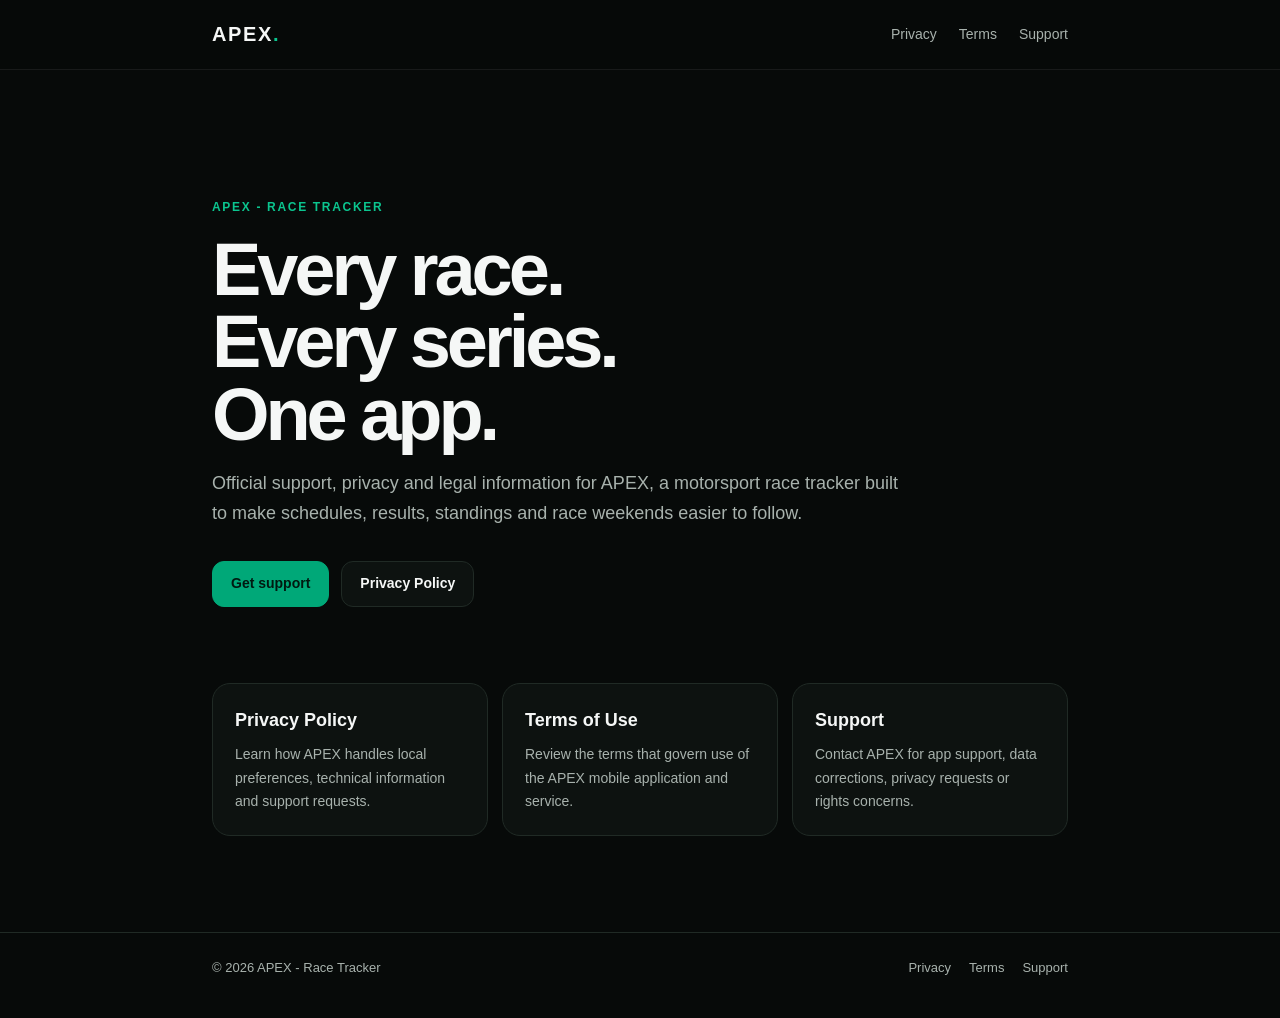
==== index.html @ bef78e33 "Add APEX support site homepage" ====
<!doctype html>
<html lang="en-CA">
<head>
  <meta charset="utf-8">
  <meta name="viewport" content="width=device-width,initial-scale=1">
  <meta name="theme-color" content="#070a09">
  <meta name="description" content="Official support and legal information for APEX - Race Tracker.">
  <title>APEX - Race Tracker</title>
  <link rel="stylesheet" href="/styles.css">
</head>
<body>
  <header class="site-header">
    <nav class="nav" aria-label="Primary">
      <a class="brand" href="/">APEX<span class="brand-dot">.</span></a>
      <div class="nav-links">
        <a href="/privacy/">Privacy</a>
        <a href="/terms/">Terms</a>
        <a href="/support/">Support</a>
      </div>
    </nav>
  </header>
  <main>
    <section class="hero">
      <div class="eyebrow">APEX - Race Tracker</div>
      <h1>Every race.<br>Every series.<br>One app.</h1>
      <p class="hero-copy">Official support, privacy and legal information for APEX, a motorsport race tracker built to make schedules, results, standings and race weekends easier to follow.</p>
      <div class="actions">
        <a class="button primary" href="/support/">Get support</a>
        <a class="button" href="/privacy/">Privacy Policy</a>
      </div>
    </section>
    <section class="grid" aria-label="APEX information">
      <a class="card" href="/privacy/">
        <h2>Privacy Policy</h2>
        <p>Learn how APEX handles local preferences, technical information and support requests.</p>
      </a>
      <a class="card" href="/terms/">
        <h2>Terms of Use</h2>
        <p>Review the terms that govern use of the APEX mobile application and service.</p>
      </a>
      <a class="card" href="/support/">
        <h2>Support</h2>
        <p>Contact APEX for app support, data corrections, privacy requests or rights concerns.</p>
      </a>
    </section>
  </main>
  <footer class="footer">
    <div class="footer-inner">
      <span>© 2026 APEX - Race Tracker</span>
      <div class="footer-links">
        <a href="/privacy/">Privacy</a>
        <a href="/terms/">Terms</a>
        <a href="/support/">Support</a>
      </div>
    </div>
  </footer>
</body>
</html>
---- styles.css ----
:root{
  --bg:#070a09;
  --panel:#0d1210;
  --panel-2:#111814;
  --text:#f5f7f6;
  --muted:#a8b2ad;
  --line:#202a25;
  --green:#00a878;
  --green-soft:#0bc58f;
  --max:900px;
}
*{box-sizing:border-box}
html{scroll-behavior:smooth}
body{
  margin:0;
  background:var(--bg);
  color:var(--text);
  font-family:Inter,ui-sans-serif,-apple-system,BlinkMacSystemFont,"Segoe UI",sans-serif;
  line-height:1.65;
}
a{color:inherit}
.site-header{
  position:sticky;top:0;z-index:10;
  border-bottom:1px solid rgba(255,255,255,.07);
  background:rgba(7,10,9,.88);
  backdrop-filter:blur(16px);
}
.nav{
  max-width:var(--max);margin:0 auto;padding:18px 22px;
  display:flex;align-items:center;justify-content:space-between;gap:20px;
}
.brand{
  text-decoration:none;font-weight:800;letter-spacing:.08em;font-size:20px;
}
.brand-dot{color:var(--green-soft)}
.nav-links{display:flex;gap:22px;font-size:14px;color:var(--muted)}
.nav-links a{text-decoration:none}
.nav-links a:hover{color:var(--text)}
main{max-width:var(--max);margin:0 auto;padding:72px 22px 96px}
.hero{padding:56px 0 28px}
.eyebrow{
  color:var(--green-soft);text-transform:uppercase;font-weight:700;
  letter-spacing:.14em;font-size:12px;margin-bottom:16px;
}
h1{
  margin:0 0 18px;font-size:clamp(42px,8vw,74px);line-height:.98;
  letter-spacing:-.055em;
}
.hero-copy{max-width:690px;color:var(--muted);font-size:18px;margin:0 0 32px}
.actions{display:flex;flex-wrap:wrap;gap:12px}
.button{
  display:inline-flex;align-items:center;justify-content:center;
  min-height:46px;padding:0 18px;border-radius:12px;text-decoration:none;
  font-weight:700;font-size:14px;border:1px solid var(--line);
  background:var(--panel);transition:.18s ease;
}
.button.primary{background:var(--green);border-color:var(--green);color:#001a11}
.button:hover{transform:translateY(-1px);border-color:#344039}
.grid{
  display:grid;grid-template-columns:repeat(3,1fr);gap:14px;margin-top:48px
}
.card{
  display:block;text-decoration:none;background:var(--panel);
  border:1px solid var(--line);border-radius:18px;padding:22px;
}
.card h2{font-size:18px;margin:0 0 8px}
.card p{font-size:14px;color:var(--muted);margin:0}
.page-title{font-size:clamp(38px,7vw,60px);margin-bottom:8px}
.updated{color:var(--muted);font-size:14px;margin-bottom:38px}
.intro{
  color:#d5dbd8;font-size:17px;padding:22px;background:var(--panel);
  border:1px solid var(--line);border-radius:16px;margin-bottom:30px
}
.legal-section{padding:26px 0;border-top:1px solid var(--line)}
.legal-section h2{font-size:20px;line-height:1.35;margin:0 0 12px}
.legal-section p{margin:0;color:#c3ccc7;white-space:pre-line}
.support-box{
  padding:28px;background:var(--panel);border:1px solid var(--line);
  border-radius:18px;margin-top:28px
}
.support-box h2{margin:0 0 10px;font-size:22px}
.support-box p{color:var(--muted)}
.email{
  display:inline-block;margin-top:8px;color:var(--green-soft);
  text-decoration:none;font-weight:700;word-break:break-word
}
.footer{
  border-top:1px solid var(--line);color:var(--muted);font-size:13px
}
.footer-inner{
  max-width:var(--max);margin:0 auto;padding:24px 22px 40px;
  display:flex;justify-content:space-between;gap:18px;flex-wrap:wrap
}
.footer-links{display:flex;gap:18px}
.footer a{text-decoration:none}
@media (max-width:700px){
  .nav{align-items:flex-start}
  .nav-links{gap:12px;flex-wrap:wrap;justify-content:flex-end}
  main{padding-top:42px}
  .hero{padding-top:24px}
  .grid{grid-template-columns:1fr}
}
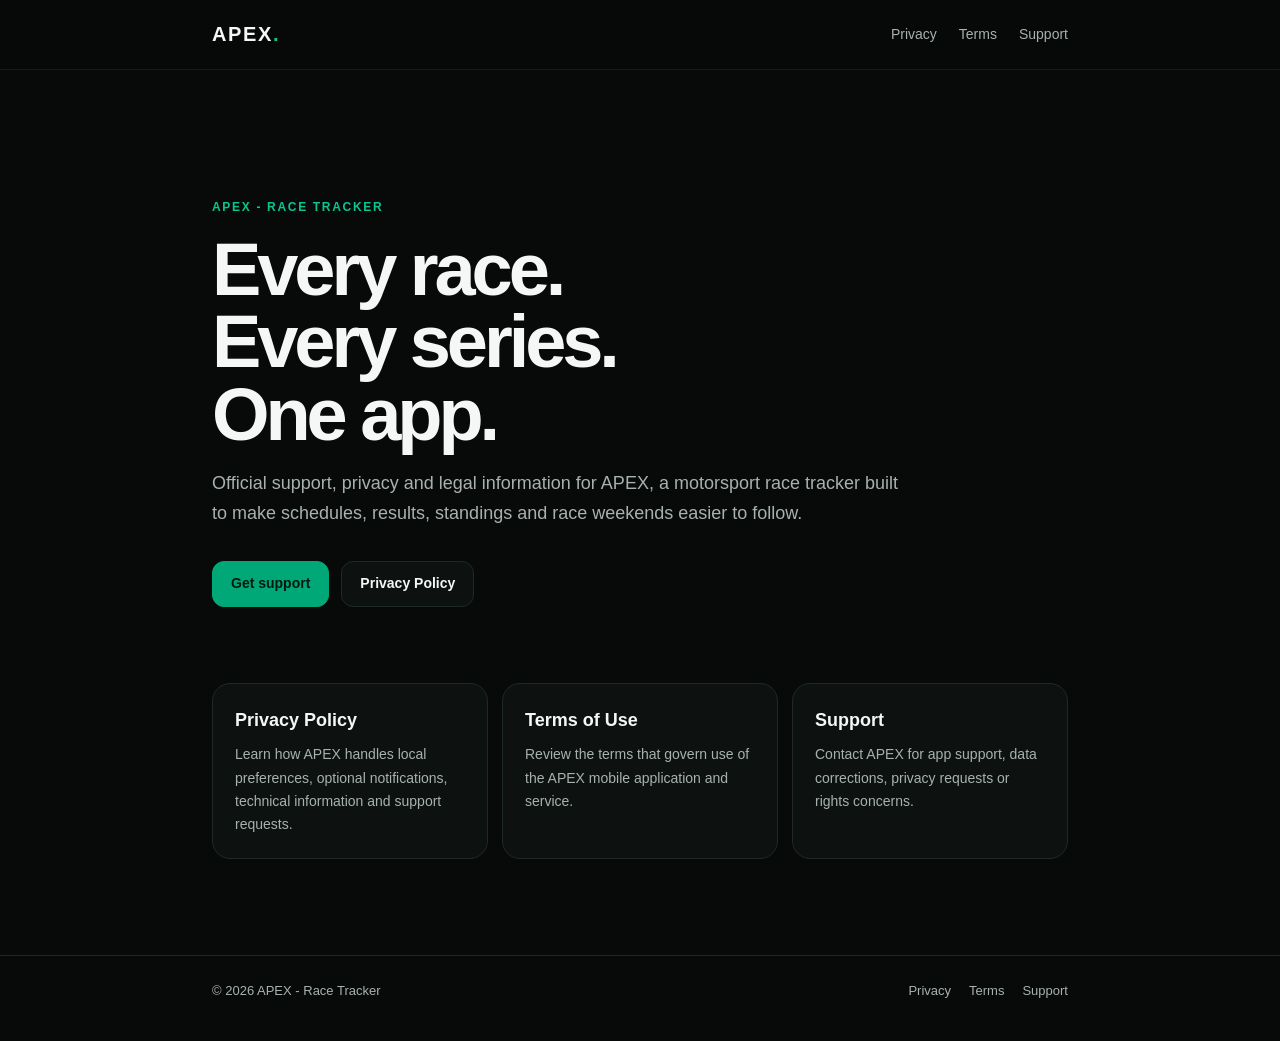
==== commit e6aacefa: "Sync legal policies with APEX and publish readable static pages" ====
--- a/index.html
+++ b/index.html
@@ -6,16 +6,16 @@
   <meta name="theme-color" content="#070a09">
   <meta name="description" content="Official support and legal information for APEX - Race Tracker.">
   <title>APEX - Race Tracker</title>
-  <link rel="stylesheet" href="/styles.css">
+  <link rel="stylesheet" href="styles.css">
 </head>
 <body>
   <header class="site-header">
     <nav class="nav" aria-label="Primary">
-      <a class="brand" href="/">APEX<span class="brand-dot">.</span></a>
+      <a class="brand" href="./">APEX<span class="brand-dot">.</span></a>
       <div class="nav-links">
-        <a href="/privacy/">Privacy</a>
-        <a href="/terms/">Terms</a>
-        <a href="/support/">Support</a>
+        <a href="privacy/">Privacy</a>
+        <a href="terms/">Terms</a>
+        <a href="support/">Support</a>
       </div>
     </nav>
   </header>
@@ -25,20 +25,20 @@
       <h1>Every race.<br>Every series.<br>One app.</h1>
       <p class="hero-copy">Official support, privacy and legal information for APEX, a motorsport race tracker built to make schedules, results, standings and race weekends easier to follow.</p>
       <div class="actions">
-        <a class="button primary" href="/support/">Get support</a>
-        <a class="button" href="/privacy/">Privacy Policy</a>
+        <a class="button primary" href="support/">Get support</a>
+        <a class="button" href="privacy/">Privacy Policy</a>
       </div>
     </section>
     <section class="grid" aria-label="APEX information">
-      <a class="card" href="/privacy/">
+      <a class="card" href="privacy/">
         <h2>Privacy Policy</h2>
-        <p>Learn how APEX handles local preferences, technical information and support requests.</p>
+        <p>Learn how APEX handles local preferences, optional notifications, technical information and support requests.</p>
       </a>
-      <a class="card" href="/terms/">
+      <a class="card" href="terms/">
         <h2>Terms of Use</h2>
         <p>Review the terms that govern use of the APEX mobile application and service.</p>
       </a>
-      <a class="card" href="/support/">
+      <a class="card" href="support/">
         <h2>Support</h2>
         <p>Contact APEX for app support, data corrections, privacy requests or rights concerns.</p>
       </a>
@@ -48,11 +48,11 @@
     <div class="footer-inner">
       <span>© 2026 APEX - Race Tracker</span>
       <div class="footer-links">
-        <a href="/privacy/">Privacy</a>
-        <a href="/terms/">Terms</a>
-        <a href="/support/">Support</a>
+        <a href="privacy/">Privacy</a>
+        <a href="terms/">Terms</a>
+        <a href="support/">Support</a>
       </div>
     </div>
   </footer>
 </body>
-</html>+</html>
--- a/styles.css
+++ b/styles.css
@@ -68,12 +68,13 @@
 .page-title{font-size:clamp(38px,7vw,60px);margin-bottom:8px}
 .updated{color:var(--muted);font-size:14px;margin-bottom:38px}
 .intro{
+  overflow-wrap:anywhere;
   color:#d5dbd8;font-size:17px;padding:22px;background:var(--panel);
   border:1px solid var(--line);border-radius:16px;margin-bottom:30px
 }
 .legal-section{padding:26px 0;border-top:1px solid var(--line)}
 .legal-section h2{font-size:20px;line-height:1.35;margin:0 0 12px}
-.legal-section p{margin:0;color:#c3ccc7;white-space:pre-line}
+.legal-section p{margin:0;color:#c3ccc7;white-space:pre-line;overflow-wrap:anywhere}
 .support-box{
   padding:28px;background:var(--panel);border:1px solid var(--line);
   border-radius:18px;margin-top:28px
@@ -99,4 +100,4 @@
   main{padding-top:42px}
   .hero{padding-top:24px}
   .grid{grid-template-columns:1fr}
-}+}
